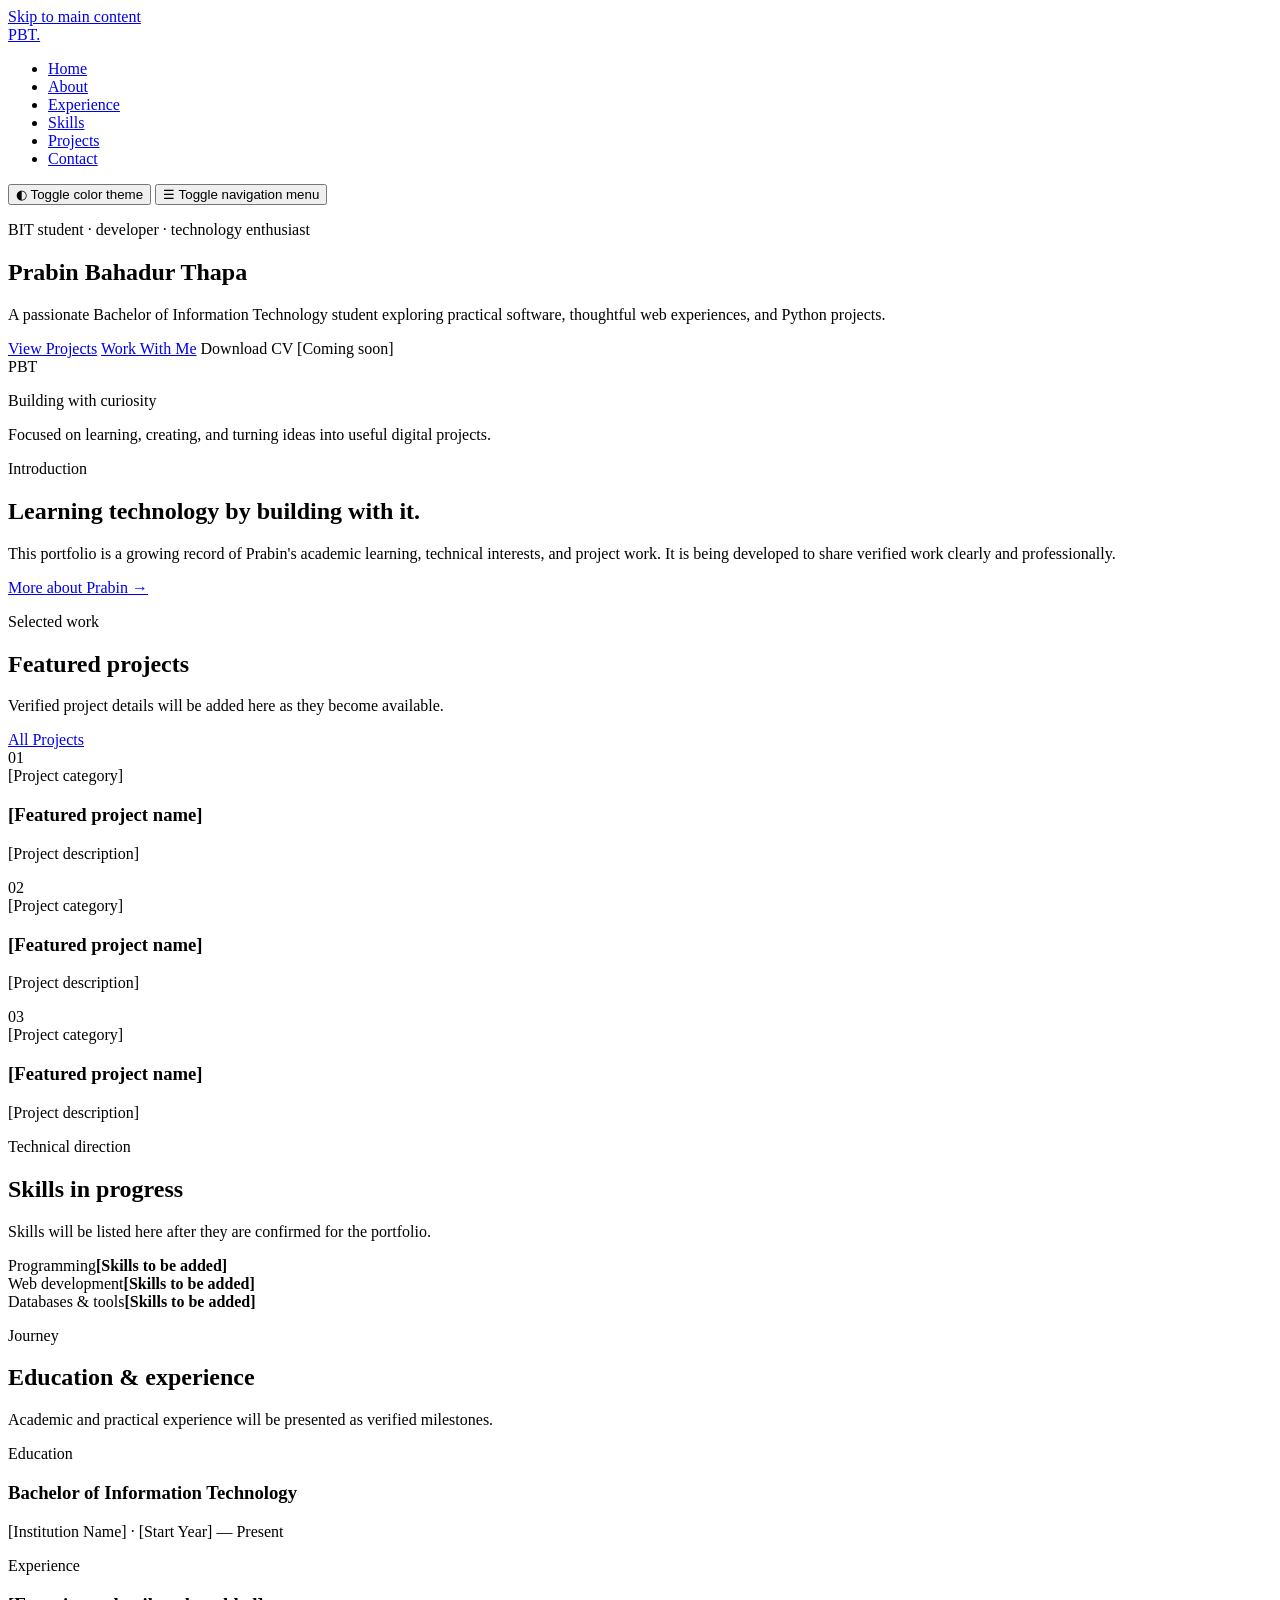
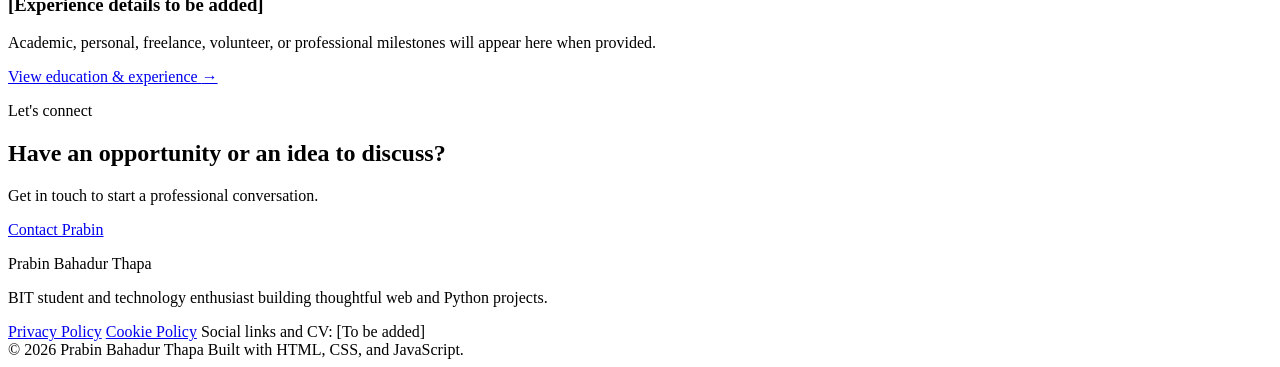
==== index.html @ 4b95089c "Add files via upload" ====
<!doctype html>
<html lang="en">
<head>
  <meta charset="utf-8">
  <meta name="viewport" content="width=device-width, initial-scale=1">
  <meta name="description" content="Professional portfolio of Prabin Bahadur Thapa, a Bachelor of Information Technology student.">
  <title>Prabin Bahadur Thapa | BIT Student</title>
  <link rel="stylesheet" href="assets/css/style.css">
  <link rel="stylesheet" href="assets/css/responsive.css">
  <script src="assets/js/theme.js" defer></script>
  <script src="assets/js/main.js" defer></script>
</head>
<body>
  <a class="skip-link" href="#main-content">Skip to main content</a>

  <header class="site-header">
    <div class="container header__inner">
      <a class="site-brand" href="index.html" aria-label="Prabin Bahadur Thapa home page">PBT.</a>

      <nav class="primary-navigation" id="primary-navigation" aria-label="Primary navigation">
        <ul class="nav-list">
          <li><a class="nav-link" href="index.html" aria-current="page">Home</a></li>
          <li><a class="nav-link" href="about.html">About</a></li>
          <li><a class="nav-link" href="experience.html">Experience</a></li>
          <li><a class="nav-link" href="skills.html">Skills</a></li>
          <li><a class="nav-link" href="projects.php">Projects</a></li>
          <li><a class="nav-link" href="contact.html">Contact</a></li>
        </ul>
      </nav>

      <div class="header__actions">
        <button class="theme-toggle" type="button" aria-label="Switch to dark theme" aria-pressed="false">
          <span class="theme-toggle__icon" aria-hidden="true">◐</span>
          <span class="visually-hidden">Toggle color theme</span>
        </button>
        <button class="menu-toggle" type="button" aria-controls="primary-navigation" aria-expanded="false">
          <span aria-hidden="true">☰</span>
          <span class="visually-hidden">Toggle navigation menu</span>
        </button>
      </div>
    </div>
  </header>

  <main id="main-content" tabindex="-1">
    <section class="hero section">
      <div class="container hero__grid">
        <div class="hero__content">
          <p class="eyebrow">BIT student · developer · technology enthusiast</p>
          <h1>Prabin Bahadur Thapa</h1>
          <p class="hero__lead">A passionate Bachelor of Information Technology student exploring practical software, thoughtful web experiences, and Python projects.</p>
          <div class="hero__actions">
            <a class="button" href="projects.php">View Projects</a>
            <a class="button button--secondary" href="contact.html">Work With Me</a>
            <span class="button button--text" aria-disabled="true">Download CV [Coming soon]</span>
          </div>
        </div>

        <aside class="hero__profile" aria-label="Professional profile summary">
          <span class="hero__monogram" aria-hidden="true">PBT</span>
          <p class="hero__profile-label">Building with curiosity</p>
          <p class="hero__profile-text">Focused on learning, creating, and turning ideas into useful digital projects.</p>
        </aside>
      </div>
    </section>

    <section class="section section--alt" aria-labelledby="introduction-title">
      <div class="container introduction">
        <div class="section-title">
          <p class="eyebrow">Introduction</p>
          <h2 id="introduction-title">Learning technology by building with it.</h2>
        </div>
        <p class="introduction__text">This portfolio is a growing record of Prabin's academic learning, technical interests, and project work. It is being developed to share verified work clearly and professionally.</p>
        <a class="button button--text" href="about.html">More about Prabin <span aria-hidden="true">→</span></a>
      </div>
    </section>

    <section class="section" aria-labelledby="featured-projects-title">
      <div class="container">
        <div class="section-heading">
          <div class="section-title">
            <p class="eyebrow">Selected work</p>
            <h2 id="featured-projects-title">Featured projects</h2>
            <p>Verified project details will be added here as they become available.</p>
          </div>
          <a class="button button--secondary" href="projects.php">All Projects</a>
        </div>

        <div class="preview-grid" aria-label="Featured project placeholders">
          <article class="card project-preview">
            <div class="project-preview__image" aria-hidden="true">01</div>
            <div class="card__content">
              <span class="badge">[Project category]</span>
              <h3 class="card__title">[Featured project name]</h3>
              <p>[Project description]</p>
            </div>
          </article>
          <article class="card project-preview">
            <div class="project-preview__image" aria-hidden="true">02</div>
            <div class="card__content">
              <span class="badge">[Project category]</span>
              <h3 class="card__title">[Featured project name]</h3>
              <p>[Project description]</p>
            </div>
          </article>
          <article class="card project-preview">
            <div class="project-preview__image" aria-hidden="true">03</div>
            <div class="card__content">
              <span class="badge">[Project category]</span>
              <h3 class="card__title">[Featured project name]</h3>
              <p>[Project description]</p>
            </div>
          </article>
        </div>
      </div>
    </section>

    <section class="section section--alt" aria-labelledby="skills-preview-title">
      <div class="container">
        <div class="section-title">
          <p class="eyebrow">Technical direction</p>
          <h2 id="skills-preview-title">Skills in progress</h2>
          <p>Skills will be listed here after they are confirmed for the portfolio.</p>
        </div>
        <div class="skills-preview" aria-label="Skill category placeholders">
          <div class="skills-preview__item"><span>Programming</span><strong>[Skills to be added]</strong></div>
          <div class="skills-preview__item"><span>Web development</span><strong>[Skills to be added]</strong></div>
          <div class="skills-preview__item"><span>Databases & tools</span><strong>[Skills to be added]</strong></div>
        </div>
      </div>
    </section>

    <section class="section" aria-labelledby="journey-preview-title">
      <div class="container journey-preview">
        <div class="section-title">
          <p class="eyebrow">Journey</p>
          <h2 id="journey-preview-title">Education & experience</h2>
          <p>Academic and practical experience will be presented as verified milestones.</p>
        </div>
        <div class="timeline-preview">
          <article class="timeline-preview__item">
            <span class="timeline-preview__marker" aria-hidden="true"></span>
            <p class="timeline-preview__label">Education</p>
            <h3>Bachelor of Information Technology</h3>
            <p>[Institution Name] · [Start Year] — Present</p>
          </article>
          <article class="timeline-preview__item">
            <span class="timeline-preview__marker" aria-hidden="true"></span>
            <p class="timeline-preview__label">Experience</p>
            <h3>[Experience details to be added]</h3>
            <p>Academic, personal, freelance, volunteer, or professional milestones will appear here when provided.</p>
          </article>
        </div>
        <a class="button button--text" href="experience.html">View education & experience <span aria-hidden="true">→</span></a>
      </div>
    </section>

    <section class="section final-cta" aria-labelledby="contact-cta-title">
      <div class="container final-cta__content">
        <p class="eyebrow">Let's connect</p>
        <h2 id="contact-cta-title">Have an opportunity or an idea to discuss?</h2>
        <p>Get in touch to start a professional conversation.</p>
        <a class="button" href="contact.html">Contact Prabin</a>
      </div>
    </section>
  </main>

  <footer class="site-footer">
    <div class="container footer__inner">
      <div>
        <p class="footer__title">Prabin Bahadur Thapa</p>
        <p class="footer__description">BIT student and technology enthusiast building thoughtful web and Python projects.</p>
      </div>

      <nav class="footer__nav" aria-label="Footer navigation">
        <a href="privacy-policy.html">Privacy Policy</a>
        <a href="cookie-policy.html">Cookie Policy</a>
        <span class="text-muted">Social links and CV: [To be added]</span>
      </nav>

      <div class="footer__bottom">
        <span>© <span id="current-year">2026</span> Prabin Bahadur Thapa</span>
        <span>Built with HTML, CSS, and JavaScript.</span>
      </div>
    </div>
  </footer>
</body>
</html>
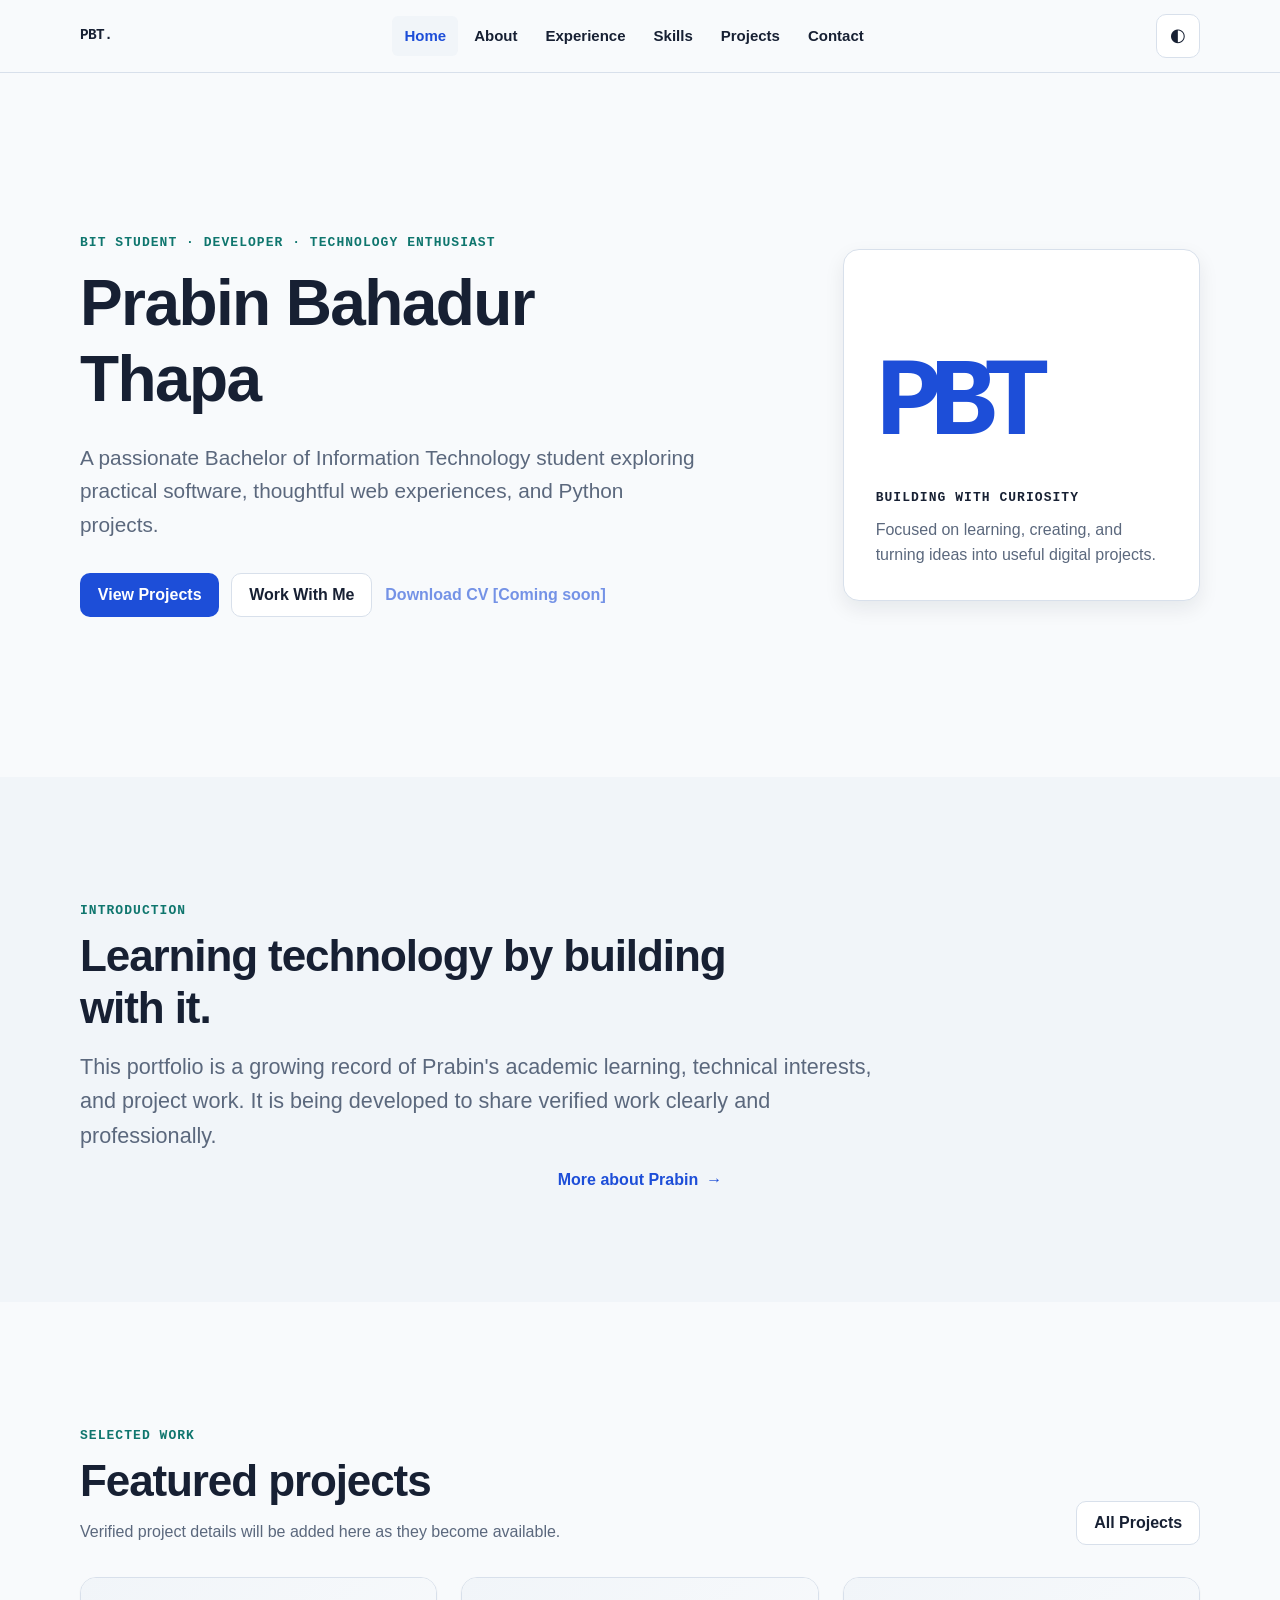
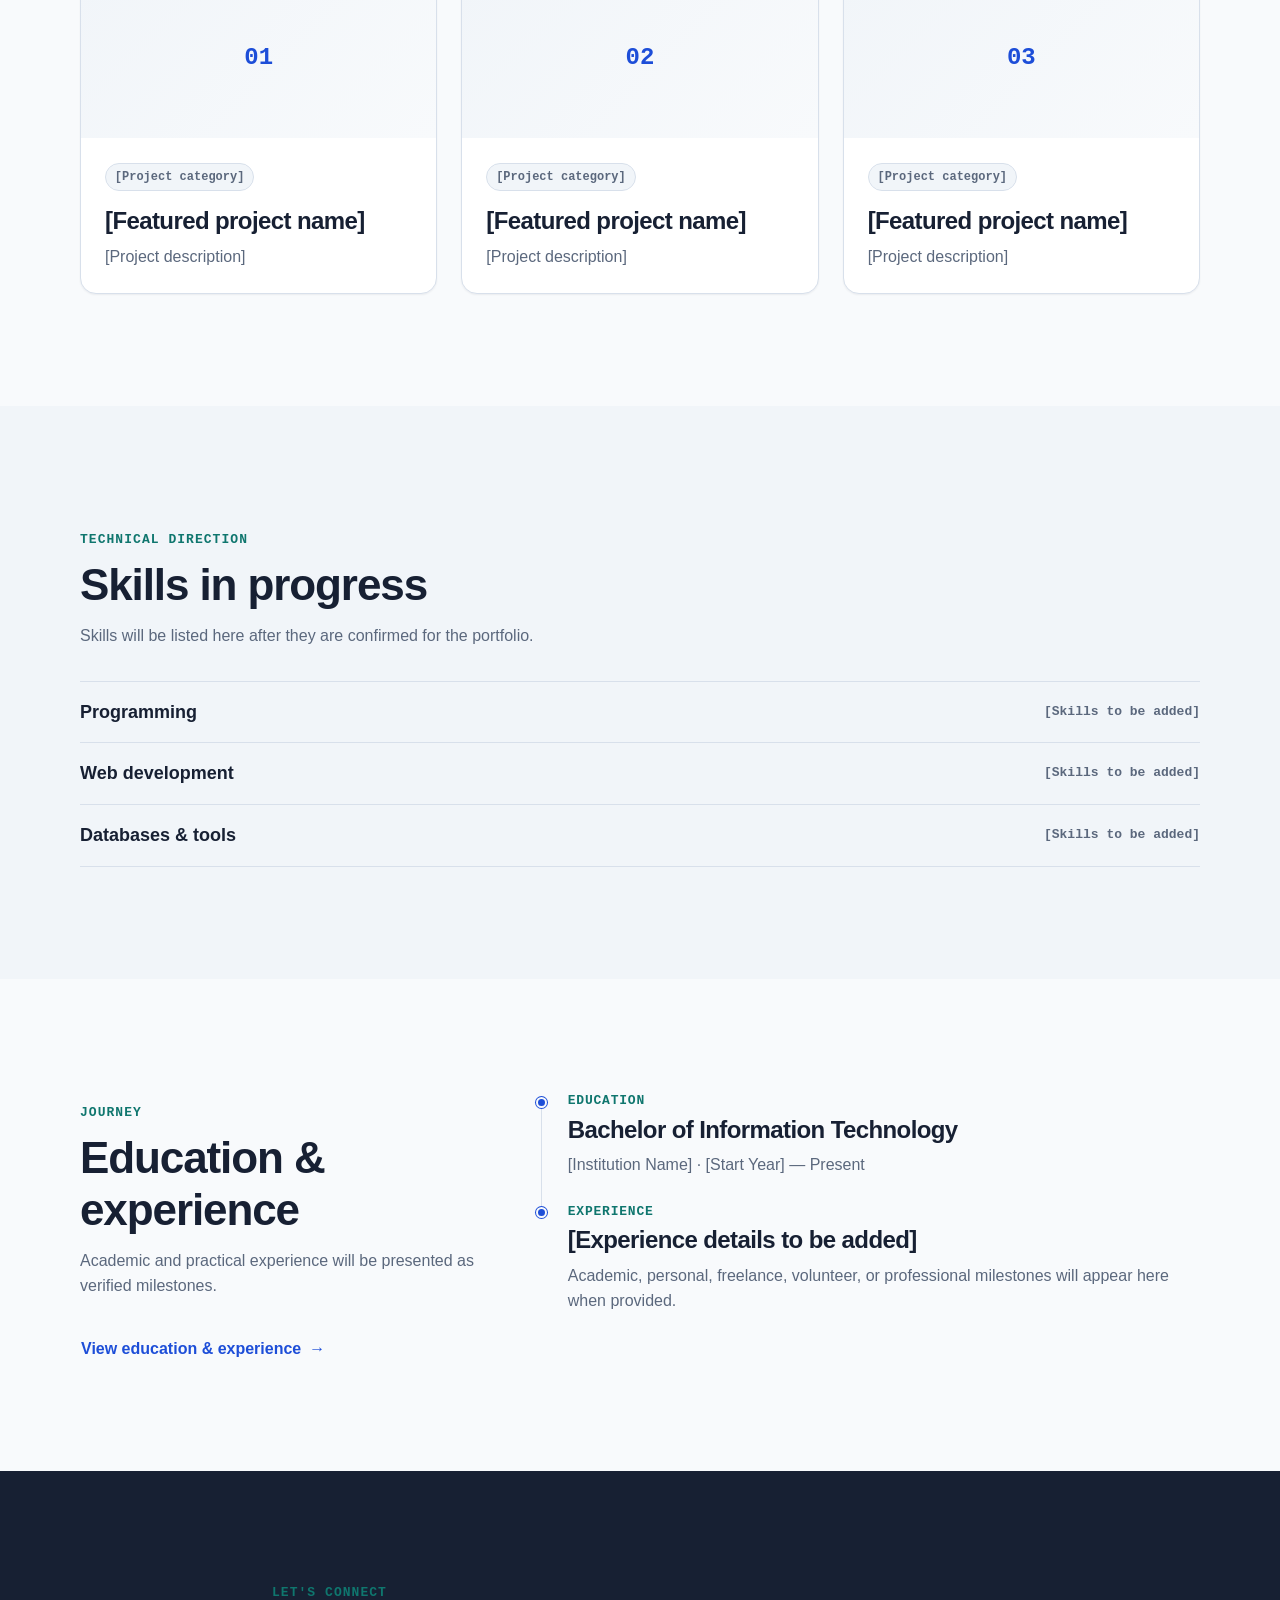
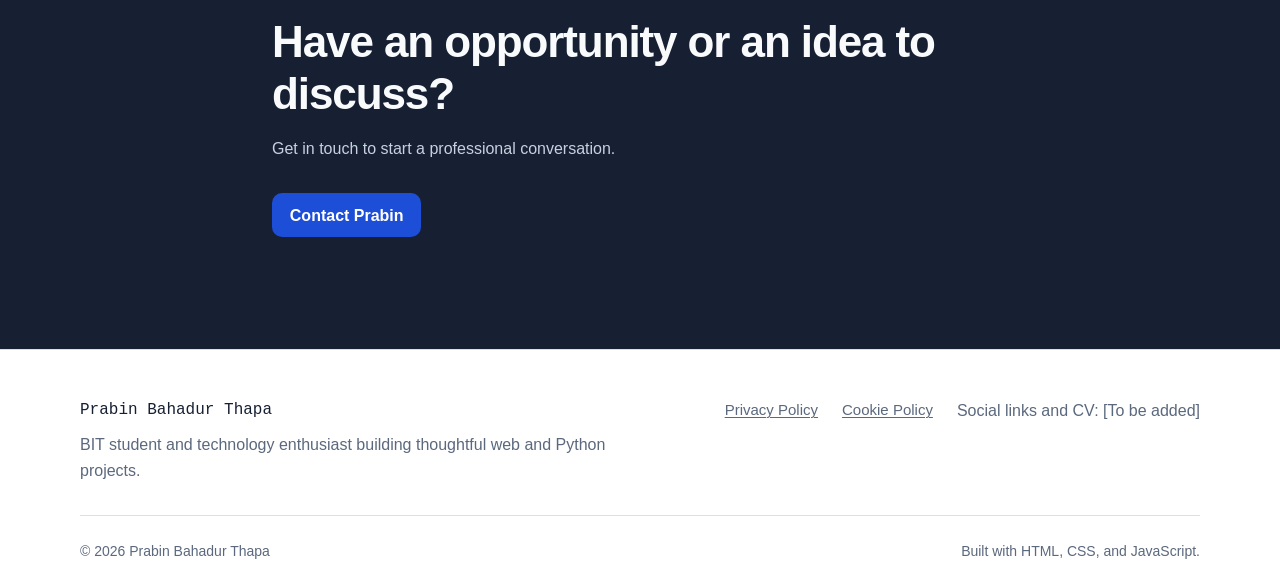
==== commit 3ff3d3a6: "Refactor file paths in index.html Updated file paths for stylesheets and scripts to remove 'assets/'" ====
--- a/index.html
+++ b/index.html
@@ -5,10 +5,10 @@
   <meta name="viewport" content="width=device-width, initial-scale=1">
   <meta name="description" content="Professional portfolio of Prabin Bahadur Thapa, a Bachelor of Information Technology student.">
   <title>Prabin Bahadur Thapa | BIT Student</title>
-  <link rel="stylesheet" href="assets/css/style.css">
-  <link rel="stylesheet" href="assets/css/responsive.css">
-  <script src="assets/js/theme.js" defer></script>
-  <script src="assets/js/main.js" defer></script>
+  <link rel="stylesheet" href="style.css">
+  <link rel="stylesheet" href="responsive.css">
+  <script src="theme.js" defer></script>
+  <script src="main.js" defer></script>
 </head>
 <body>
   <a class="skip-link" href="#main-content">Skip to main content</a>
--- a/style.css
+++ b/style.css
@@ -0,0 +1,1362 @@
+/*
+ * Prabin Bahadur Thapa Portfolio
+ * Phase 1: shared design foundation
+ */
+
+/* =========================
+   Design tokens: light mode
+   ========================= */
+:root {
+  color-scheme: light;
+
+  --color-primary: #1d4ed8;
+  --color-primary-dark: #1e40af;
+  --color-accent: #0f766e;
+  --color-background: #f8fafc;
+  --color-surface: #ffffff;
+  --color-surface-alt: #f1f5f9;
+  --color-text: #172033;
+  --color-text-muted: #5b687d;
+  --color-border: #d8e0eb;
+  --color-focus: #f59e0b;
+  --color-success: #15803d;
+  --color-error: #b42318;
+  --color-warning: #b45309;
+  --color-cta-surface: #172033;
+  --color-cta-text: #f8fafc;
+  --color-cta-muted: #c6d1e1;
+
+  --font-primary: "Segoe UI", "Helvetica Neue", Arial, sans-serif;
+  --font-mono: "Cascadia Code", "Courier New", monospace;
+
+  --container-width: 1120px;
+  --container-wide: 1280px;
+  --radius-sm: 0.375rem;
+  --radius-md: 0.625rem;
+  --radius-lg: 1rem;
+
+  --shadow-sm: 0 1px 2px rgb(15 23 42 / 0.06);
+  --shadow-md: 0 8px 20px rgb(15 23 42 / 0.08);
+  --shadow-lg: 0 18px 42px rgb(15 23 42 / 0.12);
+
+  --space-2xs: 0.25rem;
+  --space-xs: 0.5rem;
+  --space-sm: 0.75rem;
+  --space-md: 1rem;
+  --space-lg: 1.5rem;
+  --space-xl: 2rem;
+  --space-2xl: 3rem;
+  --space-3xl: 4.5rem;
+
+  --transition-fast: 160ms ease;
+  --transition-normal: 240ms ease;
+}
+
+/* A saved user choice can be applied with data-theme on the html element. */
+[data-theme="dark"] {
+  color-scheme: dark;
+  --color-primary: #7da4ff;
+  --color-primary-dark: #a9c0ff;
+  --color-accent: #4fd1c5;
+  --color-background: #0e1726;
+  --color-surface: #152236;
+  --color-surface-alt: #1c2b42;
+  --color-text: #edf3ff;
+  --color-text-muted: #aab8cc;
+  --color-border: #30425d;
+  --color-focus: #fbbf24;
+  --color-success: #6ee7a1;
+  --color-error: #fca5a5;
+  --color-warning: #fcd34d;
+  --color-cta-surface: #091424;
+  --color-cta-text: #edf3ff;
+  --color-cta-muted: #aab8cc;
+  --shadow-sm: 0 1px 2px rgb(0 0 0 / 0.22);
+  --shadow-md: 0 8px 20px rgb(0 0 0 / 0.25);
+  --shadow-lg: 0 18px 42px rgb(0 0 0 / 0.35);
+}
+
+/* Use the operating-system preference until a manual theme is selected. */
+@media (prefers-color-scheme: dark) {
+  :root:not([data-theme="light"]) {
+    color-scheme: dark;
+    --color-primary: #7da4ff;
+    --color-primary-dark: #a9c0ff;
+    --color-accent: #4fd1c5;
+    --color-background: #0e1726;
+    --color-surface: #152236;
+    --color-surface-alt: #1c2b42;
+    --color-text: #edf3ff;
+    --color-text-muted: #aab8cc;
+    --color-border: #30425d;
+    --color-focus: #fbbf24;
+    --color-success: #6ee7a1;
+    --color-error: #fca5a5;
+    --color-warning: #fcd34d;
+    --color-cta-surface: #091424;
+    --color-cta-text: #edf3ff;
+    --color-cta-muted: #aab8cc;
+    --shadow-sm: 0 1px 2px rgb(0 0 0 / 0.22);
+    --shadow-md: 0 8px 20px rgb(0 0 0 / 0.25);
+    --shadow-lg: 0 18px 42px rgb(0 0 0 / 0.35);
+  }
+}
+
+/* =========================
+   Reset and base elements
+   ========================= */
+*,
+*::before,
+*::after {
+  box-sizing: border-box;
+}
+
+html {
+  scroll-behavior: smooth;
+}
+
+body,
+h1,
+h2,
+h3,
+h4,
+p,
+ul,
+ol,
+figure,
+blockquote {
+  margin: 0;
+}
+
+ul,
+ol {
+  padding: 0;
+}
+
+img,
+picture,
+svg {
+  display: block;
+  max-width: 100%;
+}
+
+button,
+input,
+textarea,
+select {
+  font: inherit;
+}
+
+button,
+select {
+  cursor: pointer;
+}
+
+body {
+  display: flex;
+  flex-direction: column;
+  min-width: 320px;
+  min-height: 100vh;
+  overflow-x: hidden;
+  background: var(--color-background);
+  color: var(--color-text);
+  font-family: var(--font-primary);
+  font-size: 1rem;
+  line-height: 1.6;
+  text-rendering: optimizeLegibility;
+  transition: background-color var(--transition-normal), color var(--transition-normal);
+}
+
+main {
+  flex: 1;
+}
+
+a {
+  color: var(--color-primary);
+  text-decoration-thickness: 0.09em;
+  text-underline-offset: 0.16em;
+}
+
+a:hover {
+  color: var(--color-primary-dark);
+}
+
+:focus-visible {
+  outline: 3px solid var(--color-focus);
+  outline-offset: 3px;
+}
+
+::selection {
+  background: var(--color-primary);
+  color: #ffffff;
+}
+
+/* =========================
+   Typography and layout
+   ========================= */
+h1,
+h2,
+h3,
+h4 {
+  color: var(--color-text);
+  font-weight: 700;
+  letter-spacing: -0.025em;
+  line-height: 1.18;
+}
+
+h1 {
+  font-size: clamp(2.25rem, 5vw, 4.5rem);
+}
+
+h2 {
+  font-size: clamp(1.75rem, 3.5vw, 2.75rem);
+}
+
+h3 {
+  font-size: clamp(1.25rem, 2.5vw, 1.5rem);
+}
+
+p,
+.text-muted {
+  color: var(--color-text-muted);
+}
+
+.eyebrow {
+  color: var(--color-accent);
+  font-family: var(--font-mono);
+  font-size: 0.8125rem;
+  font-weight: 700;
+  letter-spacing: 0.08em;
+  text-transform: uppercase;
+}
+
+.container {
+  width: min(100% - 2rem, var(--container-width));
+  margin-inline: auto;
+}
+
+.container--wide {
+  width: min(100% - 2rem, var(--container-wide));
+}
+
+.section {
+  padding-block: var(--space-3xl);
+}
+
+.section-title {
+  max-width: 44rem;
+  margin-bottom: var(--space-xl);
+}
+
+.section-title h2 {
+  margin-top: var(--space-xs);
+}
+
+.section-title p {
+  margin-top: var(--space-sm);
+}
+
+/* =========================
+   Global header and footer
+   ========================= */
+.skip-link {
+  position: fixed;
+  z-index: 100;
+  top: var(--space-sm);
+  left: var(--space-sm);
+  padding: var(--space-sm) var(--space-md);
+  border-radius: var(--radius-sm);
+  background: var(--color-text);
+  color: var(--color-surface);
+  font-weight: 700;
+  transform: translateY(-160%);
+}
+
+.skip-link:focus {
+  transform: translateY(0);
+}
+
+.site-header {
+  position: sticky;
+  z-index: 20;
+  top: 0;
+  border-bottom: 1px solid var(--color-border);
+  background: color-mix(in srgb, var(--color-background) 92%, transparent);
+  backdrop-filter: blur(12px);
+}
+
+.header__inner {
+  display: flex;
+  align-items: center;
+  justify-content: space-between;
+  min-height: 4.5rem;
+  gap: var(--space-md);
+}
+
+.site-brand {
+  color: var(--color-text);
+  font-family: var(--font-mono);
+  font-size: 0.9rem;
+  font-weight: 800;
+  letter-spacing: -0.04em;
+  text-decoration: none;
+  white-space: nowrap;
+}
+
+.site-brand:hover {
+  color: var(--color-primary);
+}
+
+.header__actions {
+  display: flex;
+  align-items: center;
+  gap: var(--space-xs);
+}
+
+.theme-toggle,
+.menu-toggle {
+  display: inline-grid;
+  width: 2.75rem;
+  min-height: 2.75rem;
+  place-items: center;
+  padding: 0;
+  border: 1px solid var(--color-border);
+  border-radius: var(--radius-md);
+  background: var(--color-surface);
+  color: var(--color-text);
+  transition: background-color var(--transition-fast), border-color var(--transition-fast), color var(--transition-fast);
+}
+
+.theme-toggle:hover,
+.menu-toggle:hover {
+  border-color: var(--color-primary);
+  background: var(--color-surface-alt);
+  color: var(--color-primary);
+}
+
+.theme-toggle__icon {
+  font-size: 1.1rem;
+  line-height: 1;
+}
+
+.primary-navigation {
+  display: none;
+  position: absolute;
+  top: calc(100% + 1px);
+  right: 0;
+  left: 0;
+  padding: var(--space-md);
+  border-bottom: 1px solid var(--color-border);
+  background: var(--color-surface);
+  box-shadow: var(--shadow-md);
+}
+
+.primary-navigation.is-open {
+  display: block;
+}
+
+.nav-list {
+  display: grid;
+  list-style: none;
+}
+
+.nav-link {
+  display: block;
+  padding: var(--space-sm) var(--space-md);
+  border-radius: var(--radius-sm);
+  color: var(--color-text);
+  font-weight: 700;
+  text-decoration: none;
+}
+
+.nav-link:hover,
+.nav-link[aria-current="page"] {
+  background: var(--color-surface-alt);
+  color: var(--color-primary);
+}
+
+.site-footer {
+  margin-top: auto;
+  border-top: 1px solid var(--color-border);
+  background: var(--color-surface);
+}
+
+.footer__inner {
+  display: grid;
+  gap: var(--space-xl);
+  padding-block: var(--space-2xl) var(--space-lg);
+}
+
+.footer__title {
+  color: var(--color-text);
+  font-family: var(--font-mono);
+  font-size: 1rem;
+}
+
+.footer__description {
+  max-width: 36rem;
+  margin-top: var(--space-xs);
+}
+
+.footer__nav {
+  display: flex;
+  flex-wrap: wrap;
+  gap: var(--space-sm) var(--space-lg);
+}
+
+.footer__nav a {
+  color: var(--color-text-muted);
+  font-size: 0.9375rem;
+}
+
+.footer__nav a:hover {
+  color: var(--color-primary);
+}
+
+.footer__bottom {
+  display: flex;
+  flex-wrap: wrap;
+  justify-content: space-between;
+  gap: var(--space-sm);
+  padding-top: var(--space-lg);
+  border-top: 1px solid var(--color-border);
+  color: var(--color-text-muted);
+  font-size: 0.875rem;
+}
+
+/* =========================
+   Home page
+   ========================= */
+.hero {
+  display: grid;
+  align-items: center;
+  min-height: min(44rem, calc(100vh - 4.5rem));
+  padding-block: clamp(4rem, 10vw, 7.5rem);
+}
+
+.hero__grid {
+  display: grid;
+  gap: var(--space-2xl);
+}
+
+.hero h1 {
+  max-width: 15ch;
+  margin-top: var(--space-sm);
+}
+
+.hero__lead {
+  max-width: 39rem;
+  margin-top: var(--space-lg);
+  font-size: clamp(1.125rem, 2vw, 1.3rem);
+}
+
+.hero__actions {
+  display: flex;
+  flex-wrap: wrap;
+  gap: var(--space-sm);
+  margin-top: var(--space-xl);
+}
+
+.hero__profile {
+  display: grid;
+  align-content: end;
+  min-height: 17rem;
+  padding: var(--space-xl);
+  border: 1px solid var(--color-border);
+  border-radius: var(--radius-lg);
+  background: var(--color-surface);
+  box-shadow: var(--shadow-md);
+}
+
+.hero__monogram {
+  color: var(--color-primary);
+  font-family: var(--font-mono);
+  font-size: clamp(3.5rem, 12vw, 7rem);
+  font-weight: 800;
+  letter-spacing: -0.12em;
+  line-height: 0.9;
+}
+
+.hero__profile-label {
+  margin-top: var(--space-xl);
+  color: var(--color-text);
+  font-family: var(--font-mono);
+  font-size: 0.8125rem;
+  font-weight: 700;
+  letter-spacing: 0.08em;
+  text-transform: uppercase;
+}
+
+.hero__profile-text {
+  margin-top: var(--space-xs);
+}
+
+.section--alt {
+  background: var(--color-surface-alt);
+}
+
+.introduction {
+  display: grid;
+  gap: var(--space-md);
+}
+
+.introduction .section-title {
+  margin-bottom: 0;
+}
+
+.introduction__text {
+  max-width: 50rem;
+  font-size: clamp(1.125rem, 2vw, 1.35rem);
+}
+
+.section-heading {
+  display: flex;
+  flex-wrap: wrap;
+  align-items: end;
+  justify-content: space-between;
+  gap: var(--space-md);
+  margin-bottom: var(--space-xl);
+}
+
+.section-heading .section-title {
+  margin-bottom: 0;
+}
+
+.preview-grid {
+  display: grid;
+  gap: var(--space-lg);
+}
+
+.project-preview {
+  display: grid;
+}
+
+.project-preview__image {
+  display: grid;
+  min-height: 10rem;
+  place-items: center;
+  background: linear-gradient(135deg, var(--color-surface-alt), var(--color-background));
+  color: var(--color-primary);
+  font-family: var(--font-mono);
+  font-size: 1.5rem;
+  font-weight: 800;
+}
+
+.project-preview .badge {
+  margin-bottom: var(--space-md);
+}
+
+.skills-preview {
+  display: grid;
+  border-top: 1px solid var(--color-border);
+}
+
+.skills-preview__item {
+  display: flex;
+  flex-wrap: wrap;
+  align-items: center;
+  justify-content: space-between;
+  gap: var(--space-xs) var(--space-lg);
+  padding-block: var(--space-md);
+  border-bottom: 1px solid var(--color-border);
+}
+
+.skills-preview__item span {
+  color: var(--color-text);
+  font-size: 1.125rem;
+  font-weight: 700;
+}
+
+.skills-preview__item strong {
+  color: var(--color-text-muted);
+  font-family: var(--font-mono);
+  font-size: 0.8125rem;
+  font-weight: 700;
+}
+
+.journey-preview {
+  display: grid;
+  gap: var(--space-lg);
+}
+
+.journey-preview .section-title {
+  margin-bottom: 0;
+}
+
+.timeline-preview {
+  display: grid;
+  gap: var(--space-lg);
+}
+
+.timeline-preview__item {
+  position: relative;
+  padding-left: var(--space-xl);
+}
+
+.timeline-preview__item::before {
+  position: absolute;
+  top: 1rem;
+  bottom: -2rem;
+  left: 0.3125rem;
+  width: 1px;
+  background: var(--color-border);
+  content: "";
+}
+
+.timeline-preview__item:last-child::before {
+  display: none;
+}
+
+.timeline-preview__marker {
+  position: absolute;
+  top: 0.35rem;
+  left: 0;
+  width: 0.7rem;
+  height: 0.7rem;
+  border: 2px solid var(--color-background);
+  border-radius: 50%;
+  background: var(--color-primary);
+  box-shadow: 0 0 0 1px var(--color-primary);
+}
+
+.timeline-preview__label {
+  margin-bottom: var(--space-2xs);
+  color: var(--color-accent);
+  font-family: var(--font-mono);
+  font-size: 0.8125rem;
+  font-weight: 700;
+  letter-spacing: 0.06em;
+  text-transform: uppercase;
+}
+
+.timeline-preview h3 {
+  margin-bottom: var(--space-xs);
+}
+
+.final-cta {
+  background: var(--color-cta-surface);
+}
+
+.final-cta__content {
+  max-width: 46rem;
+}
+
+.final-cta .eyebrow {
+  color: var(--color-accent);
+}
+
+.final-cta h2 {
+  margin-top: var(--space-sm);
+  color: var(--color-cta-text);
+}
+
+.final-cta p:not(.eyebrow) {
+  margin-top: var(--space-md);
+  color: var(--color-cta-muted);
+}
+
+.final-cta .button {
+  margin-top: var(--space-xl);
+}
+
+/* =========================
+   About and experience pages
+   ========================= */
+.page-intro {
+  padding-block: clamp(4rem, 9vw, 6.5rem);
+}
+
+.page-intro h1 {
+  max-width: 19ch;
+  margin-top: var(--space-sm);
+}
+
+.page-intro p:not(.eyebrow) {
+  max-width: 42rem;
+  margin-top: var(--space-lg);
+  font-size: clamp(1.125rem, 2vw, 1.3rem);
+}
+
+.about-profile {
+  display: grid;
+  gap: var(--space-xl);
+}
+
+.profile-placeholder {
+  display: grid;
+  min-height: 19rem;
+  place-content: center;
+  gap: var(--space-xs);
+  border: 1px dashed var(--color-border);
+  border-radius: var(--radius-lg);
+  background: var(--color-surface);
+  color: var(--color-text-muted);
+  text-align: center;
+}
+
+.profile-placeholder span {
+  color: var(--color-text);
+  font-family: var(--font-mono);
+  font-size: 1rem;
+  font-weight: 700;
+}
+
+.about-copy {
+  display: grid;
+  gap: var(--space-md);
+  max-width: 42rem;
+}
+
+.profile-details {
+  display: grid;
+  gap: var(--space-sm);
+  margin-top: var(--space-xl);
+}
+
+.profile-details div {
+  display: grid;
+  gap: var(--space-2xs);
+  padding-bottom: var(--space-sm);
+  border-bottom: 1px solid var(--color-border);
+}
+
+.profile-details dt {
+  color: var(--color-text-muted);
+  font-family: var(--font-mono);
+  font-size: 0.75rem;
+  font-weight: 700;
+  letter-spacing: 0.07em;
+  text-transform: uppercase;
+}
+
+.profile-details dd {
+  margin: 0;
+  color: var(--color-text);
+  font-weight: 700;
+}
+
+.resume-panel {
+  display: grid;
+  gap: var(--space-xl);
+  padding: var(--space-xl);
+  border: 1px solid var(--color-border);
+  border-radius: var(--radius-lg);
+  background: var(--color-surface);
+  box-shadow: var(--shadow-sm);
+}
+
+.resume-panel h2 {
+  margin-top: var(--space-xs);
+}
+
+.resume-panel p:not(.eyebrow) {
+  max-width: 38rem;
+  margin-top: var(--space-sm);
+}
+
+.resume-panel__actions {
+  display: flex;
+  flex-wrap: wrap;
+  gap: var(--space-sm);
+}
+
+.education-card {
+  max-width: 48rem;
+}
+
+.education-card__institution {
+  margin-bottom: var(--space-md);
+  color: var(--color-text);
+  font-weight: 700;
+}
+
+.education-card + .button {
+  margin-top: var(--space-xl);
+}
+
+.detail-timeline {
+  display: grid;
+  gap: var(--space-lg);
+  max-width: 48rem;
+}
+
+.detail-timeline__item {
+  padding: var(--space-xl);
+  border-left: 3px solid var(--color-primary);
+  border-radius: 0 var(--radius-md) var(--radius-md) 0;
+  background: var(--color-surface);
+  box-shadow: var(--shadow-sm);
+}
+
+.detail-timeline__date {
+  color: var(--color-accent);
+  font-family: var(--font-mono);
+  font-size: 0.8125rem;
+  font-weight: 700;
+}
+
+.detail-timeline__item h3 {
+  margin-top: var(--space-xs);
+}
+
+.detail-timeline__place {
+  margin-top: var(--space-xs);
+  color: var(--color-text);
+  font-weight: 700;
+}
+
+.detail-timeline__place + p {
+  margin-top: var(--space-md);
+}
+
+.empty-state {
+  max-width: 48rem;
+  padding: var(--space-xl);
+  border: 1px dashed var(--color-border);
+  border-radius: var(--radius-lg);
+  background: var(--color-surface-alt);
+}
+
+.empty-state p {
+  margin-top: var(--space-sm);
+}
+
+/* =========================
+   Skills page
+   ========================= */
+.skill-grid {
+  display: grid;
+  gap: var(--space-lg);
+}
+
+.skill-card {
+  min-height: 13rem;
+}
+
+.skill-card .card__content {
+  display: flex;
+  height: 100%;
+  flex-direction: column;
+}
+
+.skill-card__number {
+  margin-bottom: auto;
+  color: var(--color-accent);
+  font-family: var(--font-mono);
+  font-size: 0.8125rem;
+  font-weight: 700;
+}
+
+.skill-card .card__title {
+  margin-top: var(--space-xl);
+}
+
+.skill-list {
+  display: flex;
+  flex-wrap: wrap;
+  gap: var(--space-xs);
+  margin-top: var(--space-md);
+}
+
+.skill-note {
+  max-width: 52rem;
+}
+
+.skill-note h2 {
+  margin-top: var(--space-sm);
+}
+
+.skill-note p:not(.eyebrow) {
+  margin-top: var(--space-md);
+  font-size: 1.125rem;
+}
+
+/* =========================
+   Projects page
+   ========================= */
+.project-controls {
+  display: grid;
+  gap: var(--space-md);
+}
+
+.project-search {
+  max-width: 30rem;
+}
+
+.project-filters {
+  display: flex;
+  flex-wrap: wrap;
+  gap: var(--space-xs);
+}
+
+.filter-button {
+  min-height: 2.35rem;
+  padding: 0.45rem 0.75rem;
+  border: 1px solid var(--color-border);
+  border-radius: 999px;
+  background: var(--color-surface);
+  color: var(--color-text-muted);
+  font-size: 0.875rem;
+  font-weight: 700;
+  transition: background-color var(--transition-fast), border-color var(--transition-fast), color var(--transition-fast);
+}
+
+.filter-button:hover,
+.filter-button.is-active {
+  border-color: var(--color-primary);
+  background: var(--color-primary);
+  color: #ffffff;
+}
+
+.project-results {
+  margin-top: var(--space-lg);
+  color: var(--color-text-muted);
+  font-family: var(--font-mono);
+  font-size: 0.8125rem;
+  font-weight: 700;
+}
+
+.project-grid {
+  display: grid;
+  gap: var(--space-lg);
+  margin-top: var(--space-md);
+}
+
+.project-card {
+  display: grid;
+}
+
+.project-card[hidden] {
+  display: none;
+}
+
+.project-card__image {
+  display: grid;
+  min-height: 10.5rem;
+  place-items: center;
+  border-bottom: 1px solid var(--color-border);
+  background: linear-gradient(135deg, var(--color-background), var(--color-surface-alt));
+}
+
+.project-card__image span {
+  color: var(--color-primary);
+  font-family: var(--font-mono);
+  font-size: 1.35rem;
+  font-weight: 800;
+}
+
+.project-card__cover,
+.project-cover-image,
+.screenshot-placeholder img {
+  width: 100%;
+  object-fit: cover;
+}
+
+.project-card__cover {
+  height: 10.5rem;
+  border-bottom: 1px solid var(--color-border);
+}
+
+.project-cover-image {
+  display: block;
+  max-height: 34rem;
+  border-block: 1px solid var(--color-border);
+}
+
+.project-card .card__content {
+  display: flex;
+  height: 100%;
+  flex-direction: column;
+}
+
+.project-card__category {
+  color: var(--color-accent);
+  font-family: var(--font-mono);
+  font-size: 0.75rem;
+  font-weight: 700;
+  letter-spacing: 0.05em;
+  text-transform: uppercase;
+}
+
+.project-card .card__title {
+  margin-top: var(--space-xs);
+}
+
+.project-card__technologies {
+  display: flex;
+  flex-wrap: wrap;
+  gap: var(--space-xs);
+  margin-top: var(--space-lg);
+}
+
+.project-card__actions {
+  display: flex;
+  flex-wrap: wrap;
+  gap: var(--space-sm);
+  margin-top: auto;
+  padding-top: var(--space-xl);
+}
+
+.project-empty-state {
+  margin-top: var(--space-lg);
+  padding: var(--space-xl);
+  border: 1px dashed var(--color-border);
+  border-radius: var(--radius-lg);
+  background: var(--color-surface);
+  text-align: center;
+}
+
+.project-empty-state p {
+  margin-top: var(--space-xs);
+}
+
+/* =========================
+   Project detail page
+   ========================= */
+.project-detail-hero {
+  padding-block: clamp(3.5rem, 8vw, 6rem);
+}
+
+.back-link {
+  display: inline-flex;
+  gap: var(--space-xs);
+  margin-bottom: var(--space-xl);
+  font-weight: 700;
+}
+
+.project-detail-hero h1 {
+  max-width: 18ch;
+  margin-top: var(--space-sm);
+}
+
+.project-detail-hero__summary {
+  max-width: 46rem;
+  margin-top: var(--space-lg);
+  font-size: clamp(1.125rem, 2vw, 1.3rem);
+}
+
+.project-detail-hero__actions {
+  display: flex;
+  flex-wrap: wrap;
+  gap: var(--space-sm);
+  margin-top: var(--space-xl);
+}
+
+.project-cover {
+  display: grid;
+  min-height: clamp(14rem, 35vw, 28rem);
+  place-items: center;
+  border-block: 1px solid var(--color-border);
+  background: linear-gradient(135deg, var(--color-surface-alt), var(--color-background));
+  color: var(--color-text-muted);
+  font-family: var(--font-mono);
+  font-weight: 700;
+}
+
+.project-detail-layout {
+  display: grid;
+  gap: var(--space-2xl);
+}
+
+.project-detail-content {
+  display: grid;
+  gap: var(--space-2xl);
+}
+
+.project-detail-content h2,
+.project-info-card h2 {
+  font-size: clamp(1.35rem, 2.5vw, 1.7rem);
+}
+
+.project-detail-content h2 + p,
+.project-detail-content h2 + .feature-list,
+.project-detail-content h2 + .screenshot-grid {
+  margin-top: var(--space-md);
+}
+
+.feature-list {
+  display: grid;
+  gap: var(--space-sm);
+  padding-left: 1.25rem;
+  color: var(--color-text-muted);
+}
+
+.feature-list li::marker {
+  color: var(--color-primary);
+}
+
+.screenshot-grid {
+  display: grid;
+  gap: var(--space-md);
+}
+
+.screenshot-placeholder {
+  overflow: hidden;
+  border: 1px solid var(--color-border);
+  border-radius: var(--radius-md);
+  background: var(--color-surface);
+}
+
+.screenshot-placeholder div {
+  display: grid;
+  min-height: 12rem;
+  place-items: center;
+  background: var(--color-surface-alt);
+  color: var(--color-text-muted);
+  font-family: var(--font-mono);
+  font-size: 0.8125rem;
+  font-weight: 700;
+}
+
+.screenshot-placeholder figcaption {
+  padding: var(--space-sm);
+  color: var(--color-text-muted);
+  font-size: 0.875rem;
+}
+
+.project-detail-sidebar {
+  display: grid;
+  align-content: start;
+  gap: var(--space-md);
+}
+
+.project-info-card {
+  padding: var(--space-lg);
+  border: 1px solid var(--color-border);
+  border-radius: var(--radius-lg);
+  background: var(--color-surface);
+  box-shadow: var(--shadow-sm);
+}
+
+.project-info-card .project-card__technologies {
+  margin-top: var(--space-md);
+}
+
+.project-spec-list {
+  display: grid;
+  gap: var(--space-sm);
+  margin-top: var(--space-md);
+}
+
+.project-spec-list div {
+  display: grid;
+  gap: var(--space-2xs);
+  padding-bottom: var(--space-sm);
+  border-bottom: 1px solid var(--color-border);
+}
+
+.project-spec-list div:last-child {
+  padding-bottom: 0;
+  border-bottom: 0;
+}
+
+.project-spec-list dt {
+  color: var(--color-text-muted);
+  font-family: var(--font-mono);
+  font-size: 0.75rem;
+  font-weight: 700;
+}
+
+.project-spec-list dd {
+  margin: 0;
+  color: var(--color-text);
+}
+
+.related-projects {
+  display: grid;
+  gap: var(--space-lg);
+}
+
+.related-projects .button {
+  margin-top: var(--space-lg);
+}
+
+/* =========================
+   Reusable components
+   ========================= */
+.button {
+  display: inline-flex;
+  align-items: center;
+  justify-content: center;
+  gap: var(--space-xs);
+  min-height: 2.75rem;
+  padding: 0.7rem 1.05rem;
+  border: 1px solid transparent;
+  border-radius: var(--radius-md);
+  background: var(--color-primary);
+  color: #ffffff;
+  font-weight: 700;
+  line-height: 1.2;
+  text-align: center;
+  text-decoration: none;
+  transition: background-color var(--transition-fast), border-color var(--transition-fast), color var(--transition-fast), transform var(--transition-fast), box-shadow var(--transition-fast);
+}
+
+.button:hover {
+  background: var(--color-primary-dark);
+  color: #ffffff;
+  box-shadow: var(--shadow-sm);
+  transform: translateY(-1px);
+}
+
+.button--secondary {
+  border-color: var(--color-border);
+  background: var(--color-surface);
+  color: var(--color-text);
+}
+
+.button--secondary:hover {
+  border-color: var(--color-primary);
+  background: var(--color-surface-alt);
+  color: var(--color-text);
+}
+
+.button--text {
+  min-height: auto;
+  padding: 0;
+  background: transparent;
+  color: var(--color-primary);
+}
+
+.button--text:hover {
+  background: transparent;
+  box-shadow: none;
+  color: var(--color-primary-dark);
+  transform: none;
+}
+
+.button:disabled,
+.button[aria-disabled="true"] {
+  cursor: not-allowed;
+  opacity: 0.6;
+  pointer-events: none;
+}
+
+.card {
+  border: 1px solid var(--color-border);
+  border-radius: var(--radius-lg);
+  background: var(--color-surface);
+  box-shadow: var(--shadow-sm);
+  overflow: hidden;
+}
+
+.card__content {
+  padding: var(--space-lg);
+}
+
+.card__title {
+  margin-bottom: var(--space-xs);
+}
+
+.card__meta {
+  color: var(--color-text-muted);
+  font-size: 0.9375rem;
+}
+
+.badge {
+  display: inline-flex;
+  align-items: center;
+  min-height: 1.75rem;
+  padding: 0.2rem 0.55rem;
+  border: 1px solid var(--color-border);
+  border-radius: 999px;
+  background: var(--color-surface-alt);
+  color: var(--color-text-muted);
+  font-family: var(--font-mono);
+  font-size: 0.75rem;
+  font-weight: 700;
+}
+
+.form-group {
+  display: grid;
+  gap: var(--space-xs);
+  margin-bottom: var(--space-lg);
+}
+
+.form-label {
+  color: var(--color-text);
+  font-weight: 700;
+}
+
+.form-control {
+  width: 100%;
+  min-height: 2.85rem;
+  padding: 0.7rem 0.8rem;
+  border: 1px solid var(--color-border);
+  border-radius: var(--radius-md);
+  background: var(--color-surface);
+  color: var(--color-text);
+  line-height: 1.4;
+  transition: border-color var(--transition-fast), box-shadow var(--transition-fast), background-color var(--transition-normal);
+}
+
+textarea.form-control {
+  min-height: 9rem;
+  resize: vertical;
+}
+
+.form-control::placeholder {
+  color: var(--color-text-muted);
+  opacity: 0.85;
+}
+
+.form-control:hover {
+  border-color: var(--color-primary);
+}
+
+.form-control:focus {
+  border-color: var(--color-primary);
+  outline: none;
+  box-shadow: 0 0 0 3px color-mix(in srgb, var(--color-primary) 20%, transparent);
+}
+
+.form-help,
+.form-error {
+  font-size: 0.875rem;
+}
+
+.form-help {
+  color: var(--color-text-muted);
+}
+
+.form-error {
+  color: var(--color-error);
+}
+
+.alert {
+  padding: var(--space-md);
+  border: 1px solid currentColor;
+  border-radius: var(--radius-md);
+  background: var(--color-surface-alt);
+}
+
+.alert--success { color: var(--color-success); }
+.alert--error { color: var(--color-error); }
+.alert--warning { color: var(--color-warning); }
+
+.visually-hidden {
+  position: absolute;
+  width: 1px;
+  height: 1px;
+  padding: 0;
+  margin: -1px;
+  overflow: hidden;
+  clip: rect(0, 0, 0, 0);
+  white-space: nowrap;
+  border: 0;
+}
+
+@media (prefers-reduced-motion: reduce) {
+  html {
+    scroll-behavior: auto;
+  }
+
+  *,
+  *::before,
+  *::after {
+    scroll-behavior: auto !important;
+    transition-duration: 0.01ms !important;
+    animation-duration: 0.01ms !important;
+    animation-iteration-count: 1 !important;
+  }
+}
--- a/responsive.css
+++ b/responsive.css
@@ -0,0 +1,149 @@
+/*
+ * Phase 1 responsive foundation.
+ * Page- and component-specific responsive layouts belong to their later phases.
+ */
+
+@media (min-width: 48rem) {
+  .container,
+  .container--wide {
+    width: min(100% - 3rem, var(--container-width));
+  }
+
+  .container--wide {
+    width: min(100% - 3rem, var(--container-wide));
+  }
+
+  .section {
+    padding-block: clamp(4.5rem, 9vw, 7rem);
+  }
+
+  .menu-toggle {
+    display: none;
+  }
+
+  .primary-navigation {
+    display: block;
+    position: static;
+    padding: 0;
+    border: 0;
+    background: transparent;
+    box-shadow: none;
+  }
+
+  .header__inner {
+    gap: var(--space-xl);
+  }
+
+  .nav-list {
+    display: flex;
+    align-items: center;
+    gap: var(--space-2xs);
+  }
+
+  .nav-link {
+    padding: var(--space-xs) var(--space-sm);
+    font-size: 0.9375rem;
+  }
+
+  .footer__inner {
+    grid-template-columns: minmax(0, 1fr) auto;
+    align-items: start;
+  }
+
+  .footer__bottom {
+    grid-column: 1 / -1;
+  }
+
+  .hero__grid {
+    grid-template-columns: minmax(0, 1.4fr) minmax(16rem, 0.7fr);
+    align-items: center;
+  }
+
+  .hero__profile {
+    min-height: 22rem;
+  }
+
+  .preview-grid {
+    grid-template-columns: repeat(3, minmax(0, 1fr));
+  }
+
+  .journey-preview {
+    grid-template-columns: minmax(13rem, 0.65fr) minmax(0, 1fr);
+    align-items: start;
+  }
+
+  .journey-preview > .button {
+    grid-column: 1 / -1;
+    justify-self: start;
+  }
+
+  .about-profile {
+    grid-template-columns: minmax(15rem, 0.75fr) minmax(0, 1.25fr);
+    align-items: start;
+  }
+
+  .profile-placeholder {
+    min-height: 28rem;
+  }
+
+  .resume-panel {
+    grid-template-columns: minmax(0, 1fr) auto;
+    align-items: center;
+  }
+
+  .skill-grid {
+    grid-template-columns: repeat(2, minmax(0, 1fr));
+  }
+
+  .project-grid {
+    grid-template-columns: repeat(2, minmax(0, 1fr));
+  }
+
+  .screenshot-grid,
+  .related-projects {
+    grid-template-columns: repeat(2, minmax(0, 1fr));
+  }
+}
+
+@media (min-width: 75rem) {
+  .skill-grid {
+    grid-template-columns: repeat(3, minmax(0, 1fr));
+  }
+
+  .project-grid {
+    grid-template-columns: repeat(3, minmax(0, 1fr));
+  }
+
+  .project-detail-layout {
+    grid-template-columns: minmax(0, 1fr) minmax(16rem, 0.38fr);
+    align-items: start;
+  }
+
+  .project-detail-sidebar {
+    position: sticky;
+    top: 6rem;
+  }
+}
+
+@media (max-width: 29.99rem) {
+  .container,
+  .container--wide {
+    width: min(100% - 1.5rem, var(--container-width));
+  }
+
+  .container--wide {
+    width: min(100% - 1.5rem, var(--container-wide));
+  }
+
+  .section {
+    padding-block: var(--space-2xl);
+  }
+
+  .button {
+    width: 100%;
+  }
+
+  .card__content {
+    padding: var(--space-md);
+  }
+}
